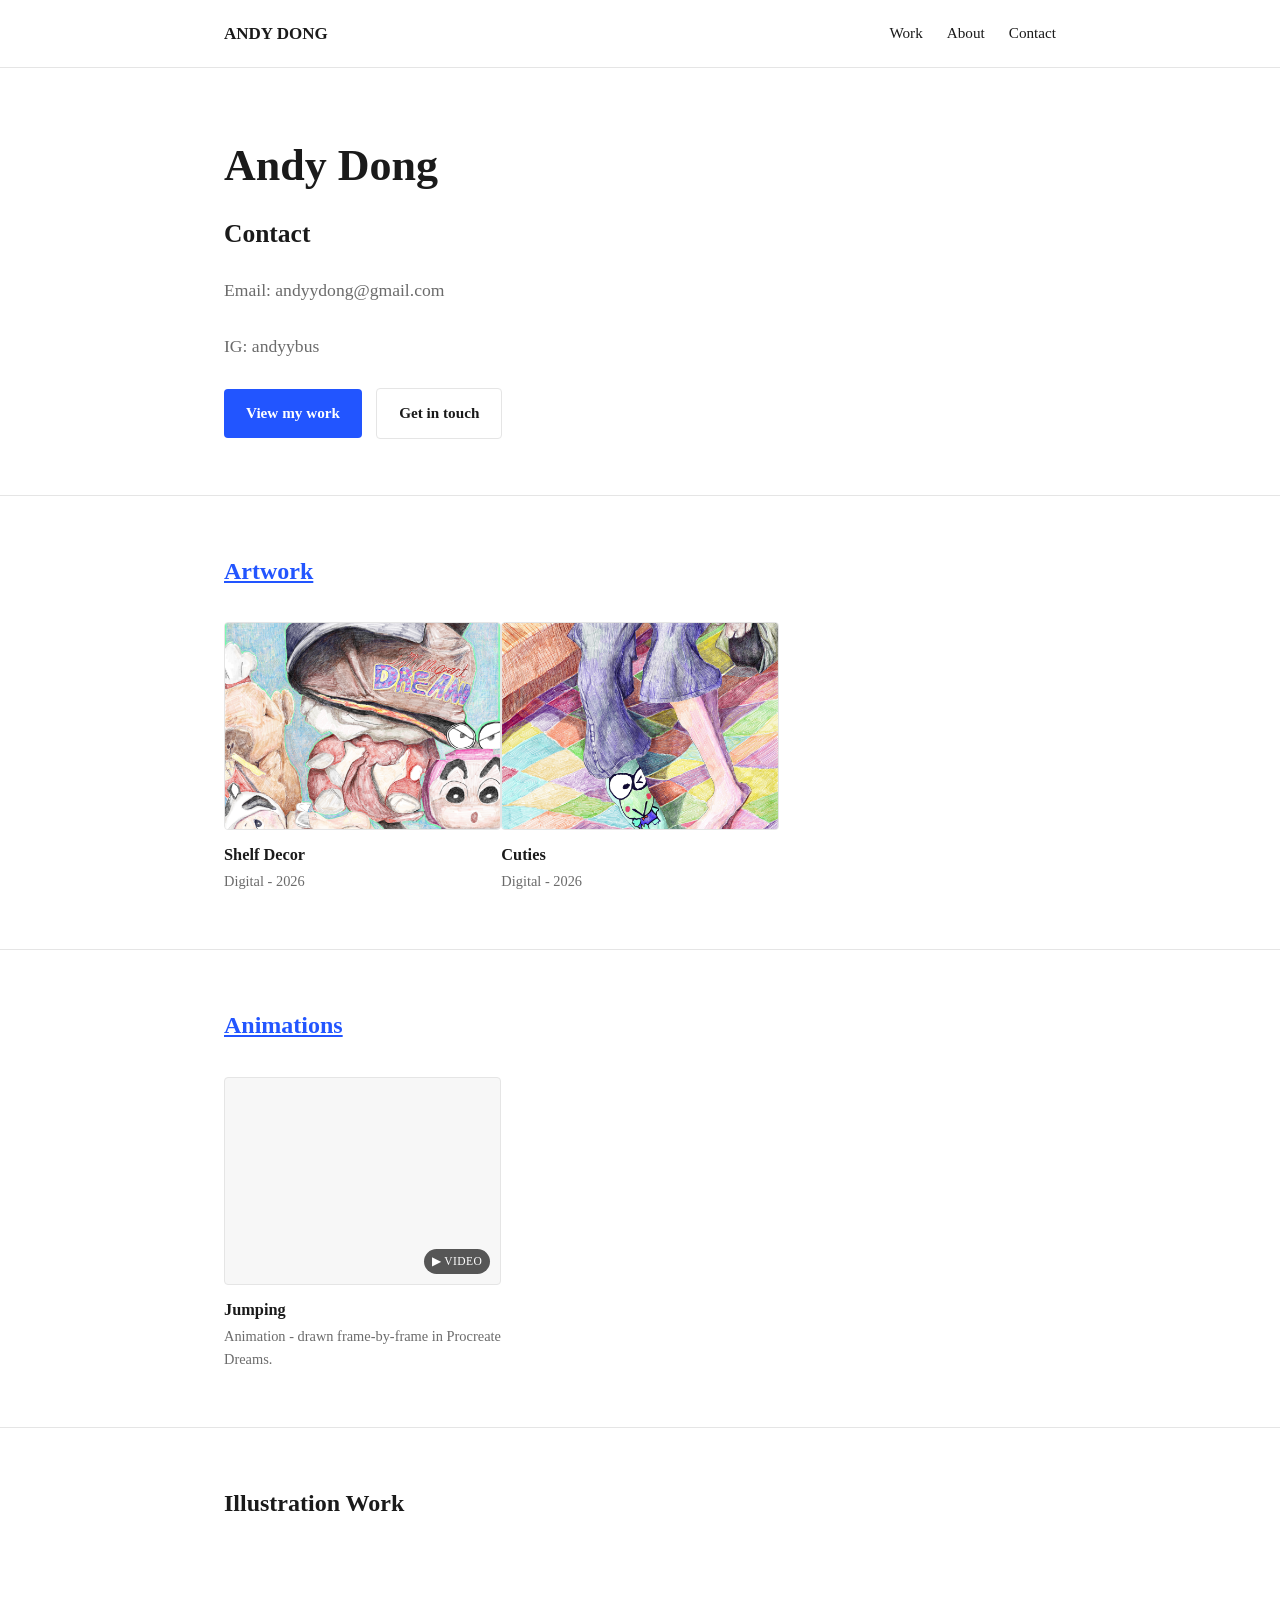
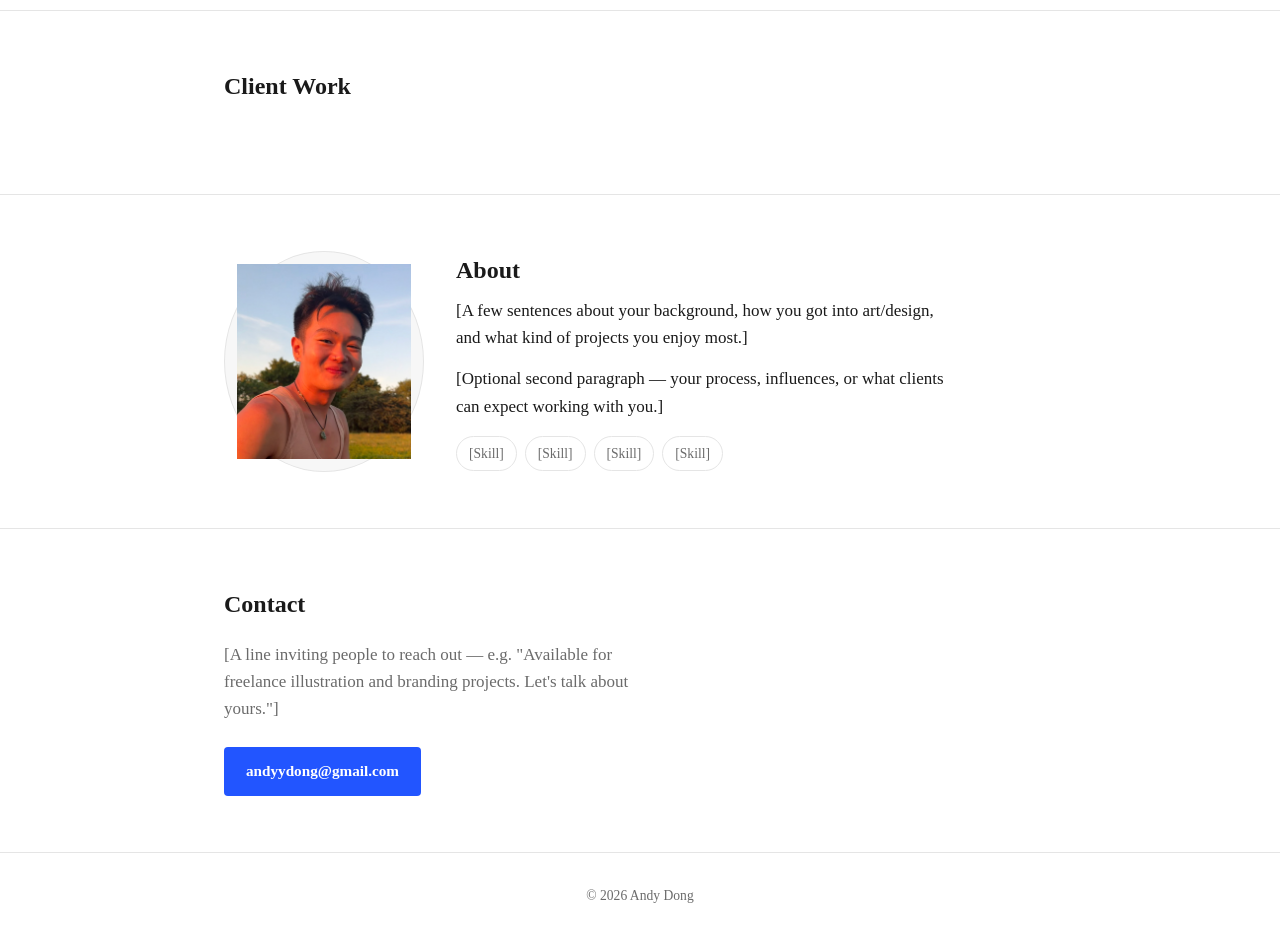
==== index.html @ 82ec99c3 "Fix section IDs and update animation title" ====
<!DOCTYPE html>
<html lang="en">
<head>
<meta charset="UTF-8">
<meta name="viewport" content="width=device-width, initial-scale=1, viewport-fit=cover">
<title>[Andy Dong]</title>
<link rel="preconnect" href="https://fonts.googleapis.com">
<link rel="preconnect" href="https://fonts.gstatic.com" crossorigin>
<link href="https://fonts.googleapis.com/css2?family=Inter:wght@400&display=swap" rel="stylesheet">
<style>

  /* ============================================================
     CUSTOMIZE HERE: colors, fonts, and spacing.
     Change these variables and the whole site updates.
     ============================================================ */
  :root{
    --color-bg: #FFFFFF;        /* page background */
    --color-text: #1A1A1A;      /* main text color */
    --color-muted: #6B6B6B;     /* secondary/gray text */
    --color-accent: #2255FF;    /* links, buttons, highlights — change to your brand color */
    --color-border: #E5E5E5;    /* thin lines and dividers */
    --color-card: #F7F7F7;      /* placeholder image blocks */
    --font-body: 'Inter', -apple-system, sans-serif;
    --font-serif: 'Newsreader' Georgia, serif;
    --max-width: 880px;         /* how wide the content column is */
    --radius: 4px;              /* corner rounding — set to 0 for sharp corners */
    padding-top: env(safe-area-inset-top, 0px);
    padding-bottom: env(safe-area-inset-bottom, 0px);
  }

  *{ box-sizing: border-box; }
  html{ scroll-behavior: smooth; scroll-padding-top: env(safe-area-inset-top, 0px); }
  body{
    margin: 0;
    background: var(--color-bg);
    color: var(--color-text);
   
    line-height: 1.6;
    font-size: 17px;
  }
  img{ max-width: 100%; display: block; }
  a{ color: var(--color-accent); }

  .wrap{
    max-width: var(--max-width);
    margin: 0 auto;
    padding: 0 24px;
  }

  /* ---------- NAV ---------- */
  header.nav{
    border-bottom: 1px solid var(--color-border);
    position: sticky;
    top: env(safe-area-inset-top, 0px);
    background: var(--color-bg);
    z-index: 10;
  }
  .nav-inner{
    max-width: var(--max-width);
    margin: 0 auto;
    padding: 20px 24px;
    display: flex;
    justify-content: space-between;
    align-items: center;
  }
  .nav-inner .name{
    font-weight: 600;
    text-decoration: none;
    color: var(--color-text);
  }
  .nav-inner nav{ display: flex; gap: 24px; }
  .nav-inner nav a{
    text-decoration: none;
    color: var(--color-text);
    font-size: 0.95rem;
  }
  .nav-inner nav a:hover{ color: var(--color-accent); }

  /* ---------- HERO ---------- */
  .hero{ padding: 72px 0 56px; }
  .hero h1{
    font-size: clamp(2rem, 5vw, 2.75rem);
    font-weight: 700;
    line-height: 1.2;
    margin: 0 0 16px;
    max-width: 18ch;
  }
  .hero p{
    color: var(--color-muted);
    font-size: 1.1rem;
    max-width: 55ch;
    margin: 0 0 28px;
  }
  .btn{
    display: inline-block;
    padding: 12px 22px;
    background: var(--color-accent);
    color: #fff;
    text-decoration: none;
    border-radius: var(--radius);
    font-weight: 600;
    font-size: 0.95rem;
  }
  .btn:hover{ opacity: 0.9; }
  .btn-outline{
    background: transparent;
    color: var(--color-text);
    border: 1px solid var(--color-border);
    margin-left: 10px;
  }

  /* ---------- SECTION HEADINGS ---------- */
  .section{ padding: 56px 0; border-top: 1px solid var(--color-border); }
  .section h2{
    font-size: 1.5rem;
    font-weight: 700;
    margin: 0 0 8px;
  }
  .section > .wrap > p.section-intro{
    color: var(--color-muted);
    margin: 0 0 32px;
    max-width: 60ch;
  }

 /* ---------- GALLERY GRID ---------- */
  /* Change minmax(240px, 1fr) to make thumbnails bigger or smaller */
  .gallery{
    display: grid;
    grid-template-columns: repeat(auto-fill, minmax(240px, 1fr));
    gap: var(--grid-gap);
  }
  .g-item{
    display: block; width: 100%;
    padding: 0; margin: 0; border: 0; background: none;
    font: inherit; color: inherit; text-align: left; cursor: pointer;
  }
  .g-thumb{
    position: relative;
    aspect-ratio: 4/3;
    background: var(--color-card);
    border: 1px solid var(--color-border);
    border-radius: var(--radius);
    overflow: hidden;
    display: flex; align-items: center; justify-content: center;
    color: var(--color-muted); font-size: 0.9rem; text-align: center;
  }
  .g-thumb img, .g-thumb video{
    width: 100%; height: 100%; object-fit: cover;
    transition: transform 0.35s ease;
  }
  .g-item:hover .g-thumb img,
  .g-item:hover .g-thumb video,
  .g-item:focus-visible .g-thumb img,
  .g-item:focus-visible .g-thumb video{ transform: scale(1.05); }
  .g-item:focus-visible{ outline: 2px solid var(--color-accent); outline-offset: 4px; border-radius: var(--radius); }
  .g-badge{
    position: absolute; right: 10px; bottom: 10px;
    background: rgba(0,0,0,0.65); color: #fff;
    font-size: 0.72rem; padding: 3px 8px; border-radius: 999px;
    letter-spacing: 0.04em;
  }
  .g-item h3{ font-size: 1.02rem; font-weight: 600; margin: 12px 0 2px; }
  .g-item p{ color: var(--color-muted); font-size: 0.9rem; margin: 0; }

  /* ---------- LIGHTBOX ---------- */
  .lb{
    position: fixed; inset: 0; z-index: 100;
    background: rgba(10,10,14,0.92);
    display: none; align-items: center; justify-content: center;
    padding: 56px 64px;
  }
  .lb.open{ display: flex; }
  .lb-figure{ margin: 0; max-width: 100%; max-height: 100%; display: flex; flex-direction: column; align-items: center; gap: 14px; }
  .lb-media{ max-width: 100%; max-height: calc(100vh - 190px); border-radius: var(--radius); background: #000; }
  .lb-cap{ color: #fff; text-align: center; max-width: 60ch; }
  .lb-cap strong{ display: block; font-weight: 600; }
  .lb-cap span{ color: #B5B5C0; font-size: 0.9rem; }
  .lb button{
    position: absolute; background: rgba(255,255,255,0.1); color: #fff;
    border: 0; width: 44px; height: 44px; border-radius: 50%;
    font-size: 1.4rem; cursor: pointer; line-height: 1;
  }
  .lb button:hover{ background: rgba(255,255,255,0.22); }
  .lb-close{ top: 16px; right: 16px; }
  .lb-prev{ left: 12px; top: 50%; transform: translateY(-50%); }
  .lb-next{ right: 12px; top: 50%; transform: translateY(-50%); }
  .lb-count{ position: absolute; top: 24px; left: 24px; color: #B5B5C0; font-size: 0.85rem; }

  /* ---------- ABOUT ---------- */
  .about-grid{
    display: grid;
    grid-template-columns: 200px 1fr;
    gap: 32px;
    align-items: start;
  }
  .about-photo{
    aspect-ratio: 1/1;
    background: var(--color-card);
    border: 1px solid var(--color-border);
    border-radius: 50%;
    display: flex;
    align-items: center;
    justify-content: center;
    color: var(--color-muted);
    font-size: 0.85rem;
    text-align: center;
    padding: 12px;
  }
  .about-copy p{ margin: 0 0 14px; max-width: 58ch; }
  .skills{ display: flex; flex-wrap: wrap; gap: 8px; margin-top: 16px; }
  .skill{
    font-size: 0.85rem;
    padding: 6px 12px;
    border: 1px solid var(--color-border);
    border-radius: 999px;
    color: var(--color-muted);
  }

  /* ---------- CONTACT ---------- */
  .contact p{ color: var(--color-muted); max-width: 50ch; }
  .contact .btn{ margin-top: 8px; }

  footer{
    padding: 32px 0;
    border-top: 1px solid var(--color-border);
    color: var(--color-muted);
    font-size: 0.85rem;
    text-align: center;
  }

  /* ---------- DARK MODE (matches visitor's system setting) ---------- */
  @media (prefers-color-scheme: dark){
    :root:not([data-theme="light"]){
      --color-bg: #14141A;
      --color-text: #F2F2F2;
      --color-muted: #9A9AA5;
      --color-border: #2A2A32;
      --color-card: #1E1E26;
    }
  }
  :root[data-theme="dark"]{
    --color-bg: #14141A;
    --color-text: #F2F2F2;
    --color-muted: #9A9AA5;
    --color-border: #2A2A32;
    --color-card: #1E1E26;
  }

 /* ---------- RESPONSIVE ---------- */
  @media (max-width: 640px){
    .gallery{ grid-template-columns: repeat(2, 1fr); gap: 14px; }
    .about-grid{ grid-template-columns: 1fr; }
    .about-photo{ width: 140px; margin: 0 auto; }
    .nav-inner nav{ gap: 14px; }
    .lb{ padding: 64px 12px; }
    .lb-prev{ top: auto; bottom: 16px; left: 24px; transform: none; }
    .lb-next{ top: auto; bottom: 16px; right: 24px; transform: none; }
  }
  @media (prefers-reduced-motion: reduce){
    .g-thumb img, .g-thumb video{ transition: none; }
    html{ scroll-behavior: auto; }
  }
  
</style>
</head>
<body>

    
<header class="nav">
  <div class="nav-inner">
    <a class="name" href="#top"> ANDY DONG </a>
    <nav>
      <a href="#work">Work</a>
      <a href="#about">About</a>
      <a href="#contact">Contact</a>
    </nav>
  </div>
</header>

<section class="hero" id="top">
  <div class="wrap">
    <h1> Andy Dong </h1>
    <h2>Contact</h2>
    <p>Email: andyydong@gmail.com
    <p>IG: andyybus</p></p>
    <a class="btn" href="#work">View my work</a>
    <a class="btn btn-outline" href="mailto:andyydong@gmail.com">Get in touch</a>
  </div>
</section>



   <!--
  HOW TO ADD ITEMS
  Copy a <button class="g-item"> block into any .gallery and edit it:
    data-type="image" or "video"
    data-src = the full-size file shown in the popup
    data-title / data-desc = caption in the popup
  Inside .g-thumb put an <img> (or a <video> for animations).
-->
    
    
    <!-- ================= ARTWORK ================= -->
<section class="section" id="artwork">
  <div class="wrap">
    <h2><a href="artwork.html">Artwork</a></h2>
    <p class="section-intro"></p>
    <div class="gallery" data-gallery>
      <button class="g-item" data-type="image" data-src="images/Sep26.jpeg" data-title="Shelf Decor" data-desc="Digital - 2026">
        <div class="g-thumb"><img src="images/Sep26.jpeg" alt="Shelf Decor" loading="lazy"></div>
        <h3>Shelf Decor</h3>
        <p>Digital - 2026</p>
      </button>
      <button class="g-item" data-type="image" data-src="images/feet.jpg" data-title="Cuties" data-desc="Digital - 2026">
        <div class="g-thumb"><img src="images/feet.jpg" alt="Cuties" loading="lazy"></div>
        <h3>Cuties</h3>
        <p>Digital - 2026</p>
      </button>
    </div>
  </div>
</section>

<!-- ================= ANIMATIONS ================= -->
<section class="section" id="animations">
  <div class="wrap">
    <h2><a href="animations.html">Animations</a></h2>
    <p class="section-intro"></p>
    <div class="gallery" data-gallery>
      <button class="g-item" data-type="video" data-src="images/Dream4.mp4" data-title="Jumpin'" data-desc="Animation - drawn frame-by-frame in Procreate Dreams.">
        <div class="g-thumb">
          <video src="images/Dream4.mp4#t=0.1" muted playsinline preload="metadata"></video>
          <span class="g-badge">▶ VIDEO</span>
        </div>
        <h3>Jumping</h3>
        <p>Animation - drawn frame-by-frame in Procreate Dreams.</p>
      </button>
    </div>
  </div>
</section>

<!-- ================= ILLUSTRATION ================= -->
<section class="section" id="illustration">
  <div class="wrap">
    <h2>Illustration Work</h2>
    <p class="section-intro"></p>
    <div class="gallery" data-gallery>
      <!-- Add items here, e.g.:
      <button class="g-item" data-type="image" data-src="images/your-file.jpg" data-title="Title" data-desc="Medium - Year">
        <div class="g-thumb"><img src="images/your-file.jpg" alt="Title" loading="lazy"></div>
        <h3>Title</h3>
        <p>Medium - Year</p>
      </button>
      -->
    </div>
  </div>
</section>

<!-- ================= CLIENT WORK ================= -->
<section class="section" id="client">
  <div class="wrap">
    <h2>Client Work</h2>
    <p class="section-intro"></p>
    <div class="gallery" data-gallery>
      <!-- Add client projects here using the same block as above -->
    </div>
  </div>
</section>

<!-- ================= ABOUT ================= -->
<section class="section" id="about">
  <div class="wrap about-grid">
    <div class="about-photo"><img src="images/andy.jpg" alt="Andy Dong"></div>
    <div class="about-copy">
      <h2>About</h2>
      <p>[A few sentences about your background, how you got into art/design, and what kind of projects you enjoy most.]</p>
      <p>[Optional second paragraph — your process, influences, or what clients can expect working with you.]</p>
      <div class="skills">
        <span class="skill">[Skill]</span>
        <span class="skill">[Skill]</span>
        <span class="skill">[Skill]</span>
        <span class="skill">[Skill]</span>
      </div>
    </div>
  </div>
</section>

<!-- ================= CONTACT ================= -->
<section class="section contact" id="contact">
  <div class="wrap">
    <h2>Contact</h2>
    <p>[A line inviting people to reach out — e.g. "Available for freelance illustration and branding projects. Let's talk about yours."]</p>
    <a class="btn" href="mailto:andyydong@gmail.com">andyydong@gmail.com</a>
  </div>
</section>

<footer>© 2026 Andy Dong</footer>

<!-- ================= LIGHTBOX ================= -->
<div class="lb" id="lb" role="dialog" aria-modal="true" aria-label="Gallery viewer" hidden>
  <div class="lb-count" id="lb-count"></div>
  <button class="lb-close" id="lb-close" aria-label="Close">✕</button>
  <button class="lb-prev" id="lb-prev" aria-label="Previous">‹</button>
  <figure class="lb-figure" id="lb-figure">
    <div id="lb-stage"></div>
    <figcaption class="lb-cap"><strong id="lb-title"></strong><span id="lb-desc"></span></figcaption>
  </figure>
  <button class="lb-next" id="lb-next" aria-label="Next">›</button>
</div>

<script>
(function(){
  var lb = document.getElementById('lb');
  var stage = document.getElementById('lb-stage');
  var titleEl = document.getElementById('lb-title');
  var descEl = document.getElementById('lb-desc');
  var countEl = document.getElementById('lb-count');
  var items = [], index = 0, lastFocus = null;

  // Hover-to-preview for video thumbnails
  document.querySelectorAll('.g-item[data-type="video"]').forEach(function(btn){
    var v = btn.querySelector('video');
    if(!v) return;
    btn.addEventListener('mouseenter', function(){ v.play().catch(function(){}); });
    btn.addEventListener('mouseleave', function(){ v.pause(); v.currentTime = 0.1; });
  });

  // Each gallery navigates only within its own section
  document.querySelectorAll('[data-gallery]').forEach(function(g){
    var list = Array.prototype.slice.call(g.querySelectorAll('.g-item'));
    list.forEach(function(btn, i){
      btn.addEventListener('click', function(){ lastFocus = btn; items = list; open(i); });
    });
  });

  function render(){
    var it = items[index];
    stage.innerHTML = '';
    var el;
    if(it.dataset.type === 'video'){
      el = document.createElement('video');
      el.src = it.dataset.src;
      el.controls = true; el.autoplay = true; el.playsInline = true;
    } else {
      el = document.createElement('img');
      el.src = it.dataset.src;
      el.alt = it.dataset.title || '';
    }
    el.className = 'lb-media';
    stage.appendChild(el);
    titleEl.textContent = it.dataset.title || '';
    descEl.textContent = it.dataset.desc || '';
    countEl.textContent = (index + 1) + ' / ' + items.length;
    var multi = items.length > 1;
    document.getElementById('lb-prev').style.display = multi ? '' : 'none';
    document.getElementById('lb-next').style.display = multi ? '' : 'none';
  }
  function open(i){
    index = i; render();
    lb.hidden = false; lb.classList.add('open');
    document.body.style.overflow = 'hidden';
    document.getElementById('lb-close').focus();
  }
  function close(){
    lb.classList.remove('open'); lb.hidden = true;
    stage.innerHTML = '';
    document.body.style.overflow = '';
    if(lastFocus) lastFocus.focus();
  }
  function step(d){
    index = (index + d + items.length) % items.length;
    render();
  }

  document.getElementById('lb-close').addEventListener('click', close);
  document.getElementById('lb-prev').addEventListener('click', function(){ step(-1); });
  document.getElementById('lb-next').addEventListener('click', function(){ step(1); });
  lb.addEventListener('click', function(e){ if(e.target === lb) close(); });
  document.addEventListener('keydown', function(e){
    if(lb.hidden) return;
    if(e.key === 'Escape') close();
    else if(e.key === 'ArrowLeft') step(-1);
    else if(e.key === 'ArrowRight') step(1);
  });

  // Swipe on touch devices
  var sx = null;
  lb.addEventListener('touchstart', function(e){ sx = e.touches[0].clientX; }, {passive:true});
  lb.addEventListener('touchend', function(e){
    if(sx === null) return;
    var dx = e.changedTouches[0].clientX - sx;
    if(Math.abs(dx) > 50) step(dx < 0 ? 1 : -1);
    sx = null;
  });
})();
</script>

</body>
  </html>
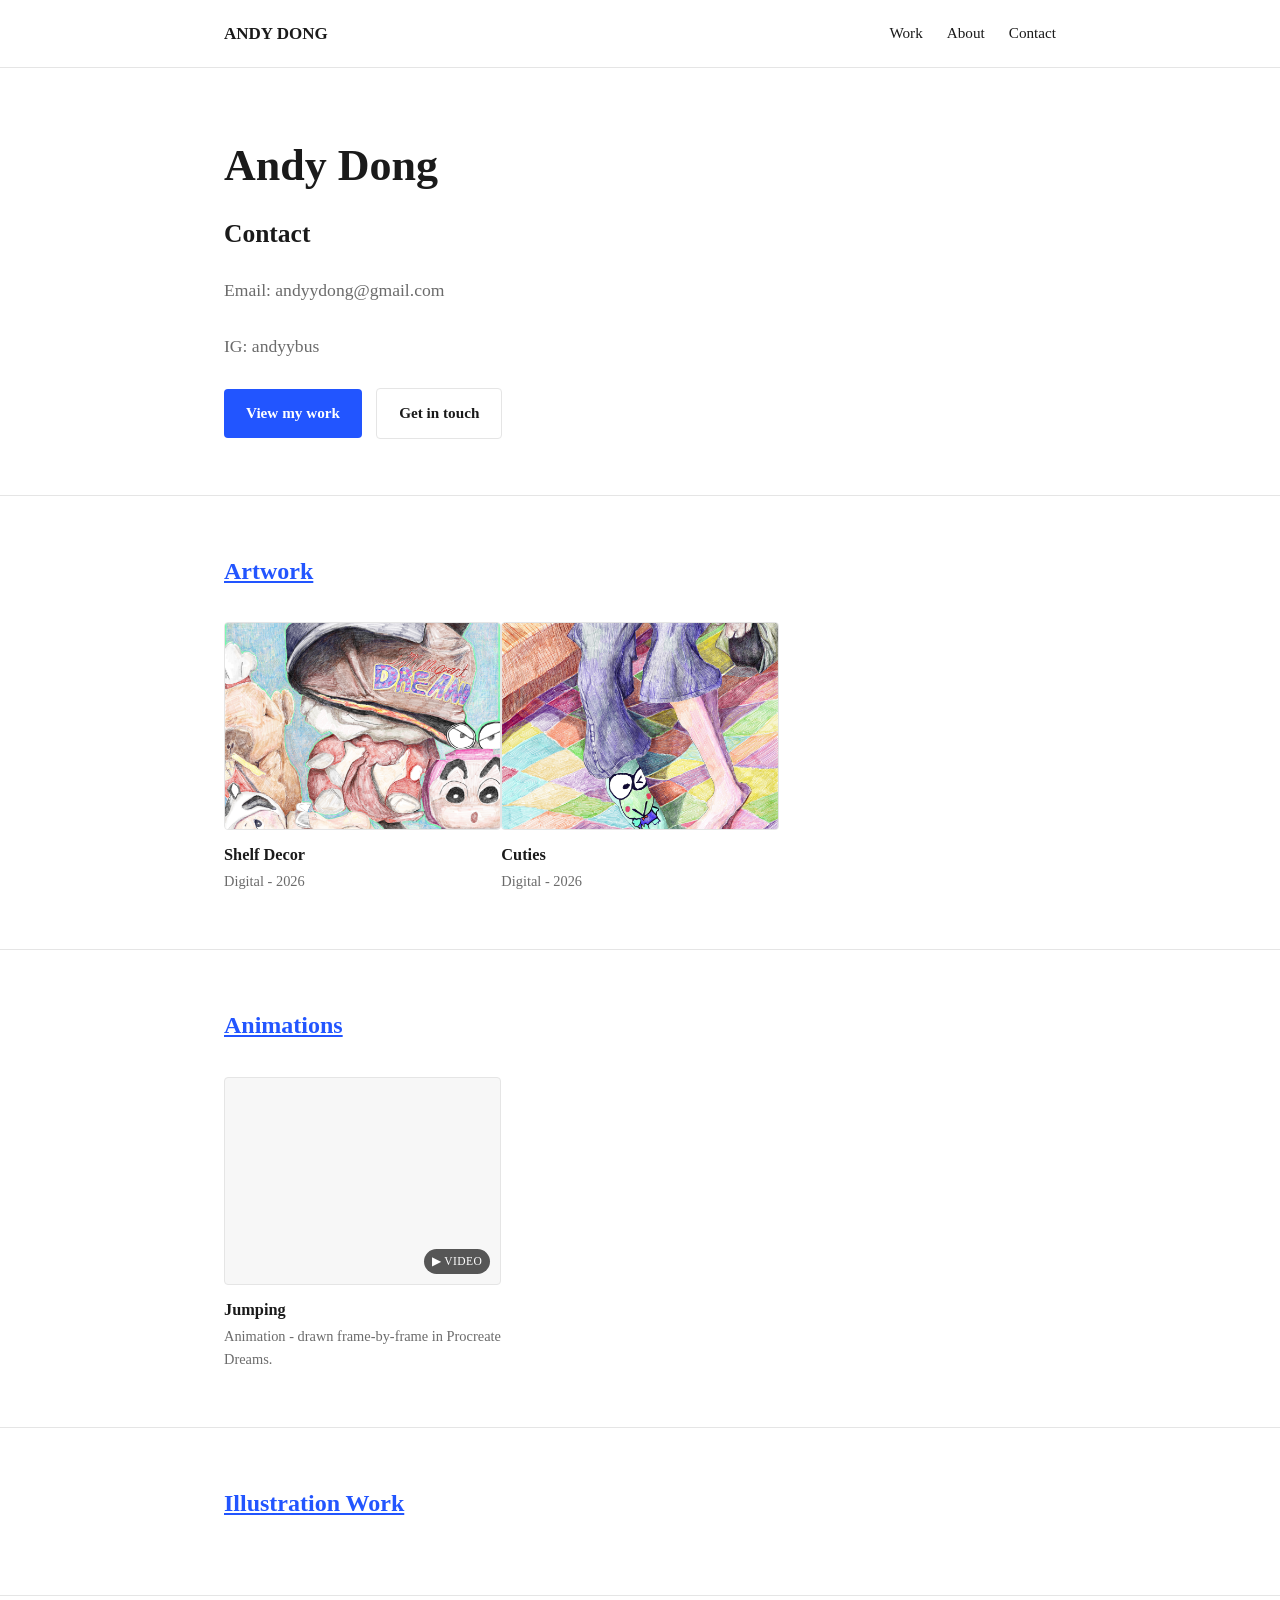
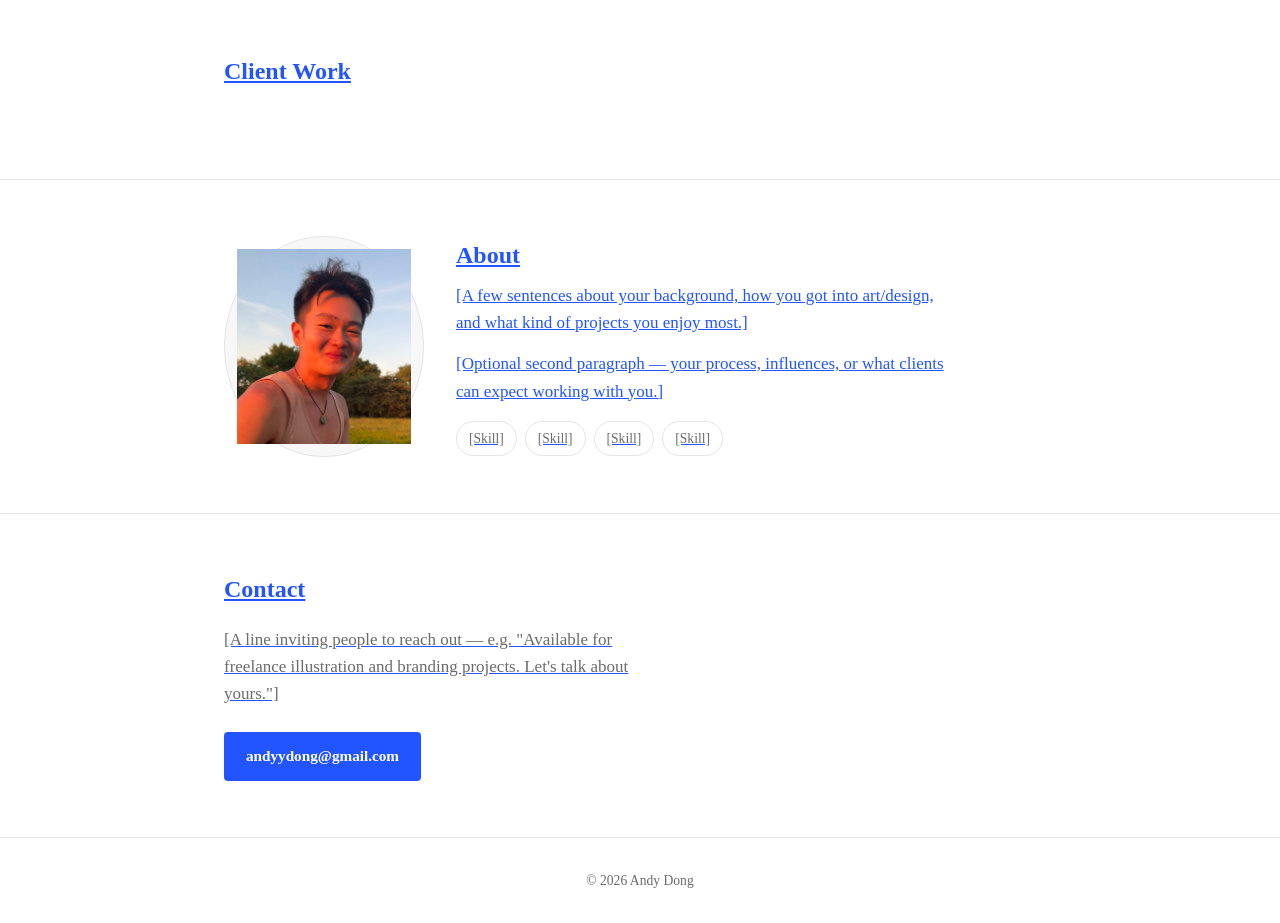
==== commit f5a7eaf1: "Update Illustration Work header to link to illustration.html" ====
--- a/index.html
+++ b/index.html
@@ -341,7 +341,7 @@
 <!-- ================= ILLUSTRATION ================= -->
 <section class="section" id="illustration">
   <div class="wrap">
-    <h2>Illustration Work</h2>
+    <h2><a href ="illustration.html">Illustration Work</h2>
     <p class="section-intro"></p>
     <div class="gallery" data-gallery>
       <!-- Add items here, e.g.:
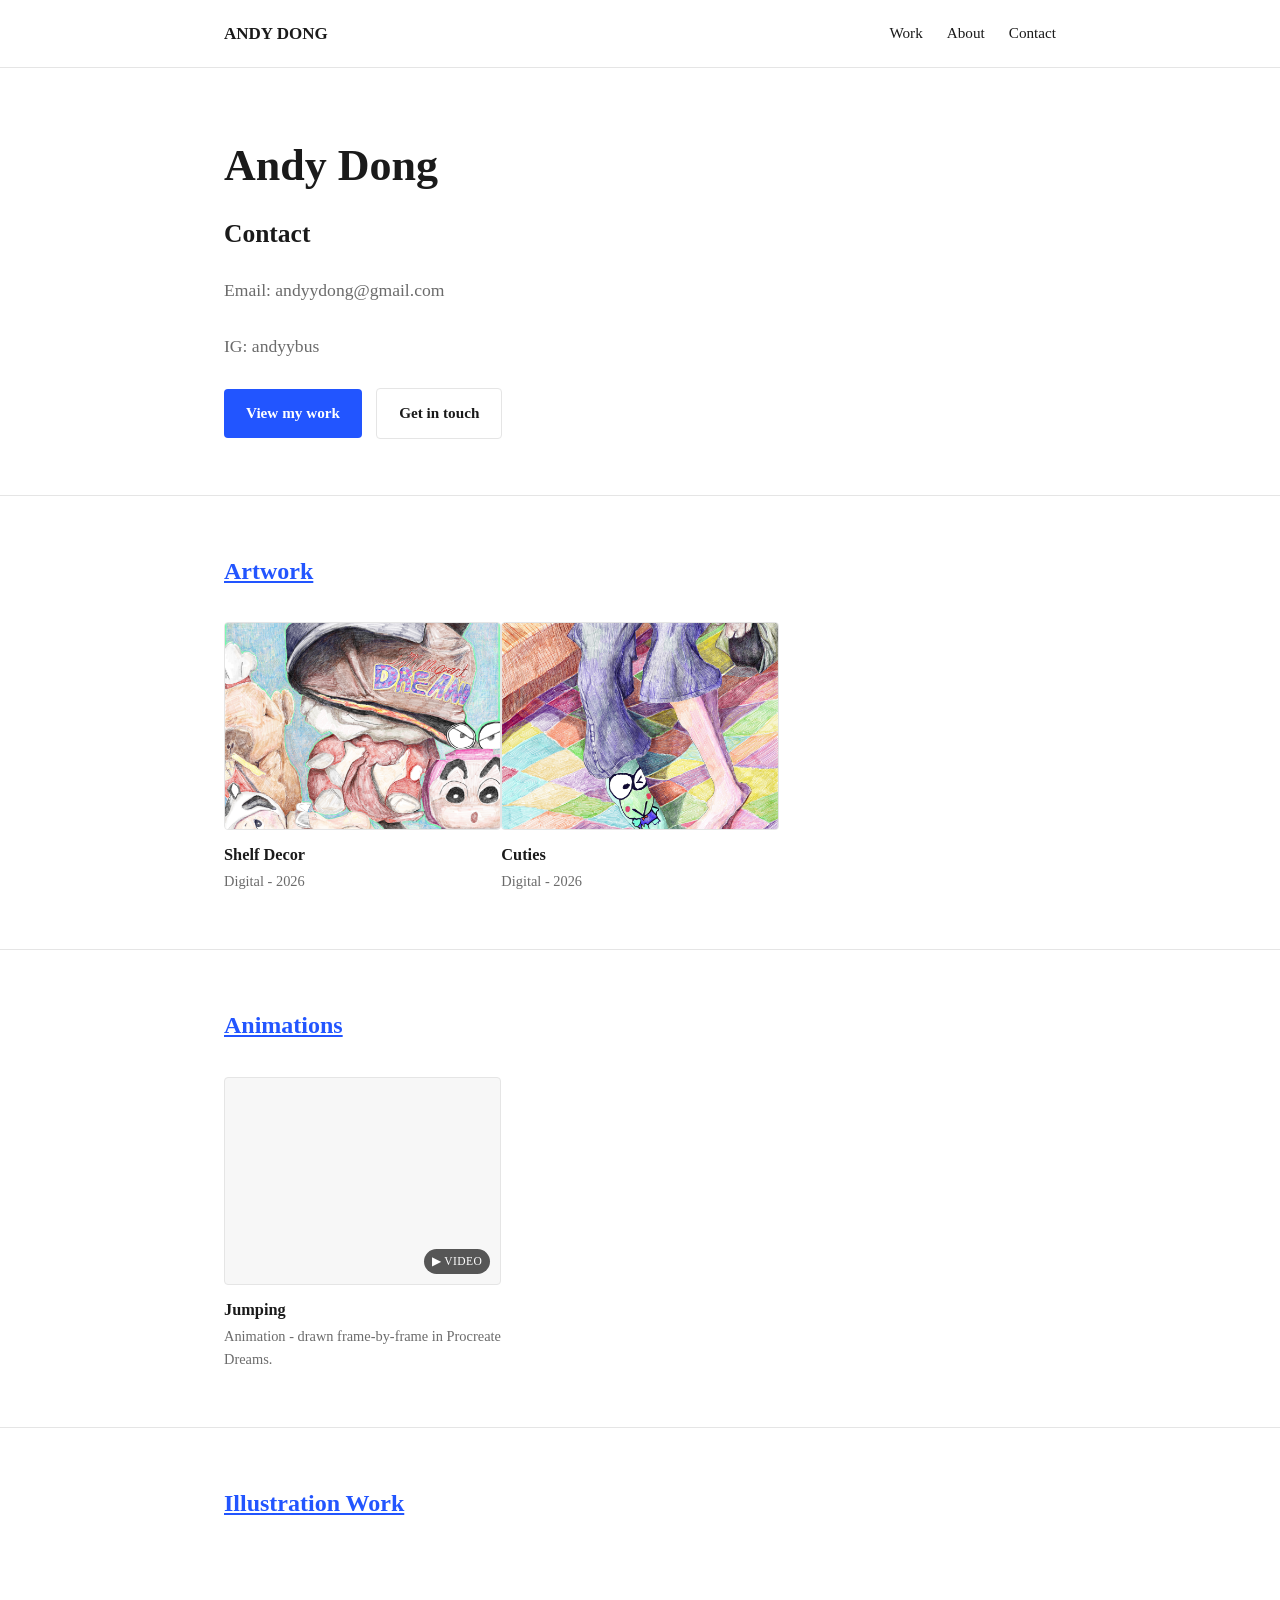
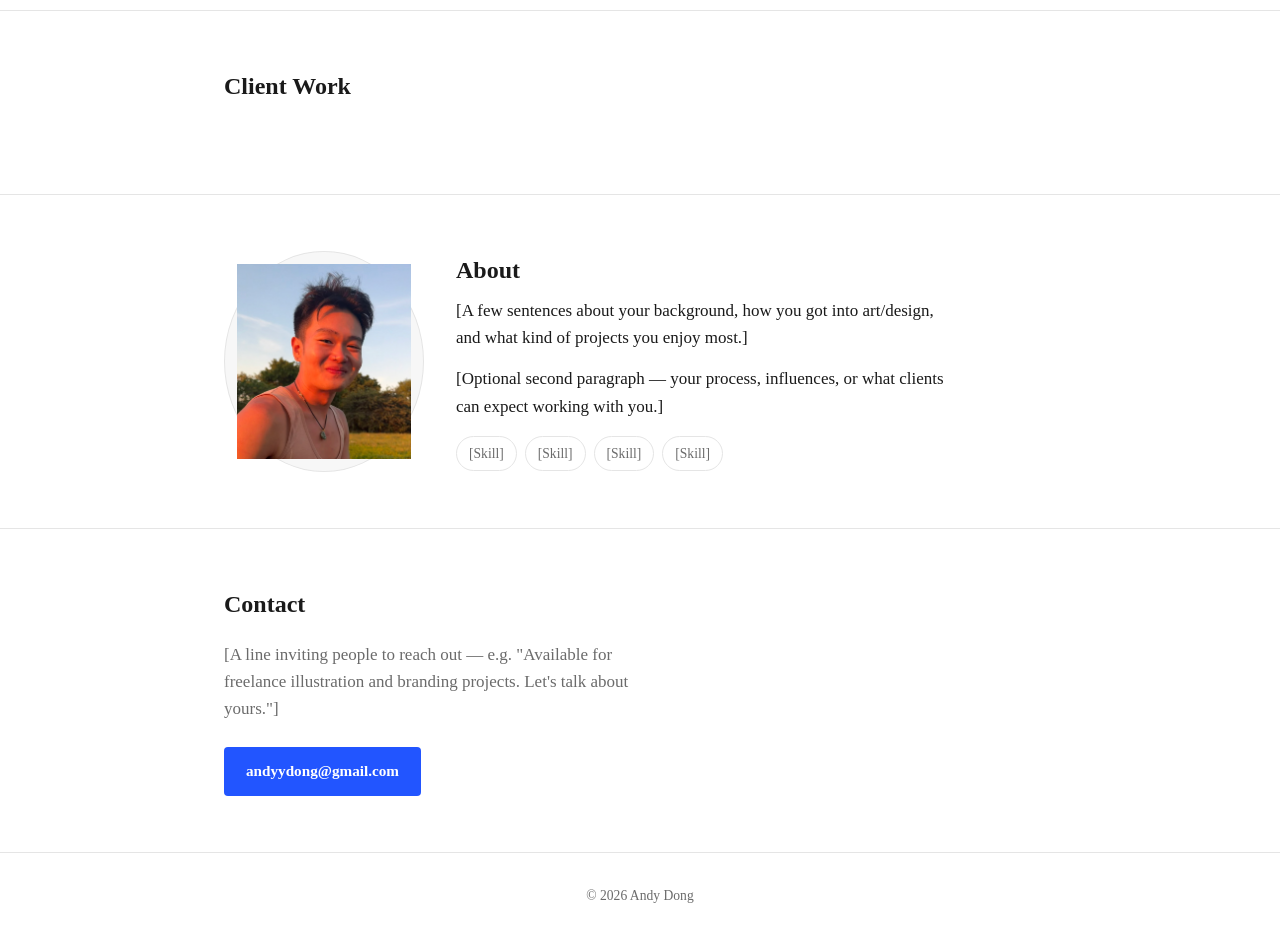
==== commit 21bcb3bb: "Update index.html" ====
--- a/index.html
+++ b/index.html
@@ -341,7 +341,7 @@
 <!-- ================= ILLUSTRATION ================= -->
 <section class="section" id="illustration">
   <div class="wrap">
-    <h2><a href ="illustration.html">Illustration Work</h2>
+    <h2><a href ="illustration.html">Illustration Work</a></h2>
     <p class="section-intro"></p>
     <div class="gallery" data-gallery>
       <!-- Add items here, e.g.:
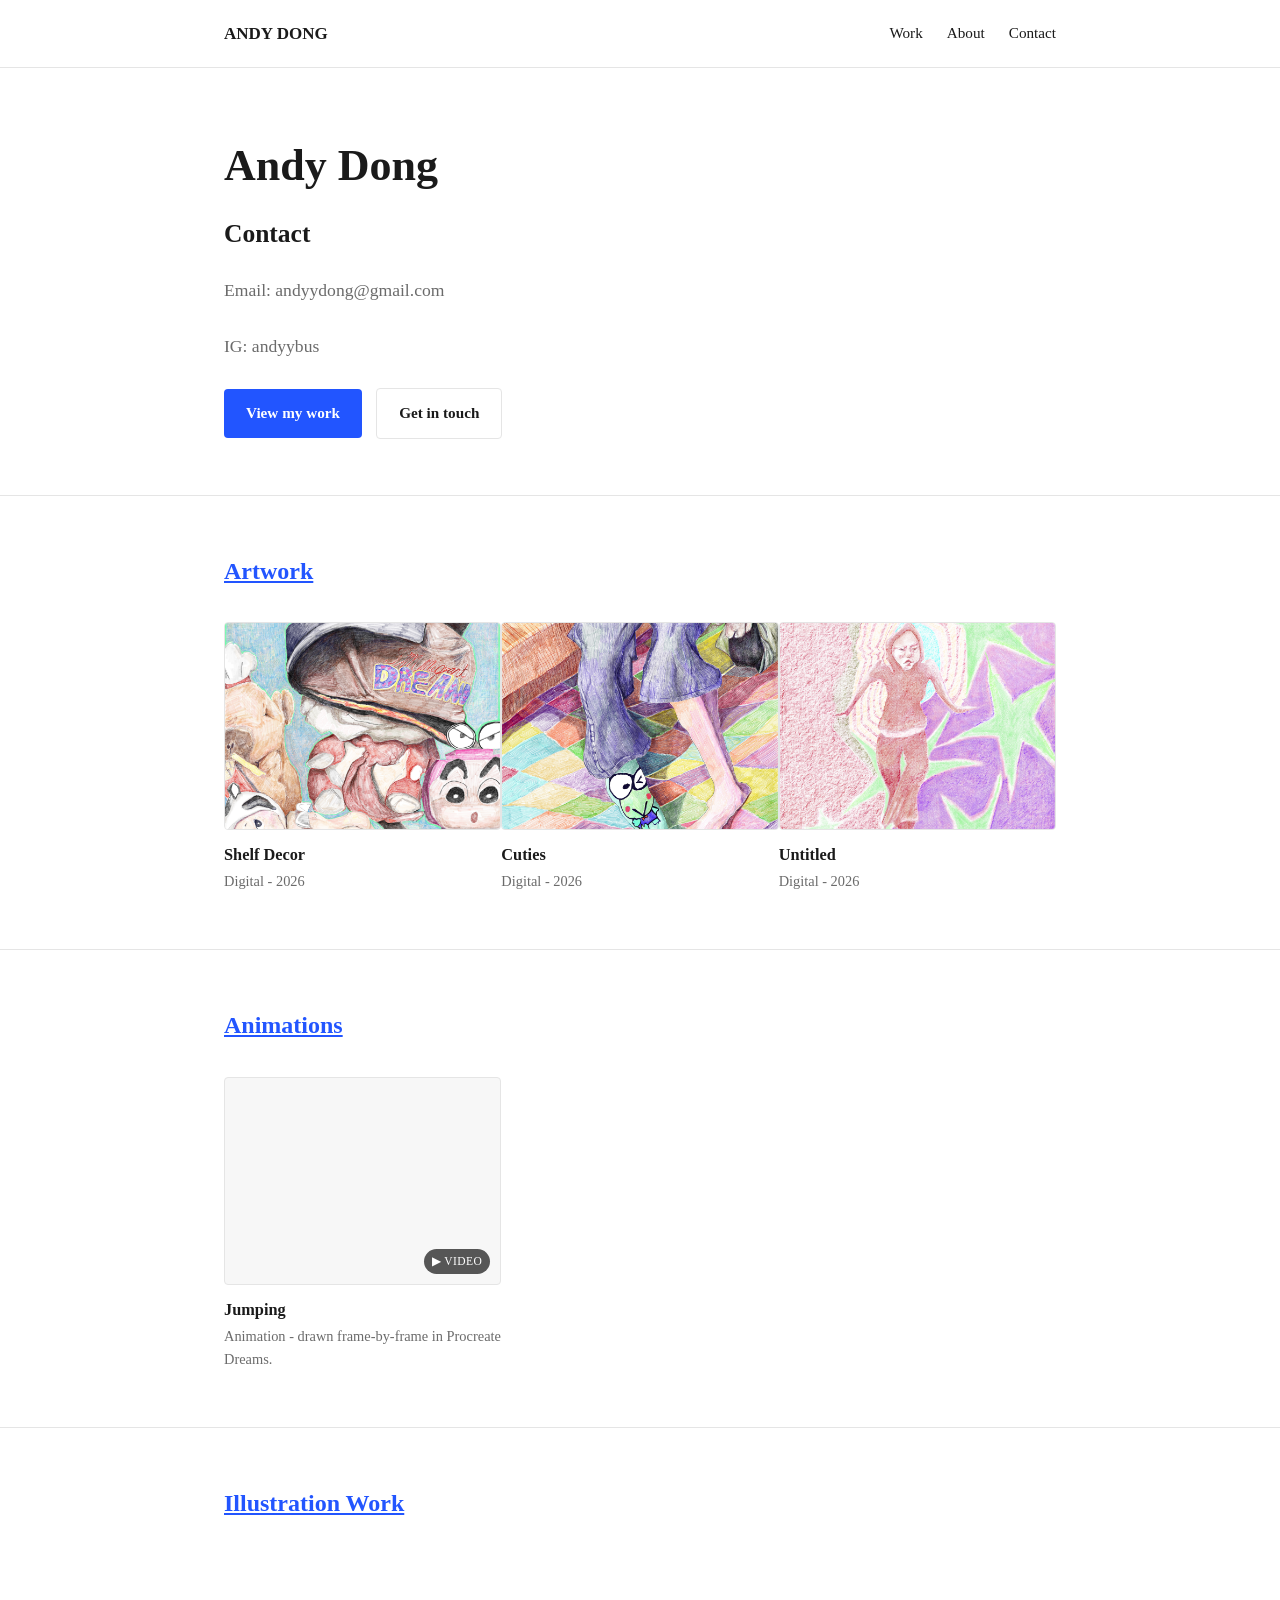
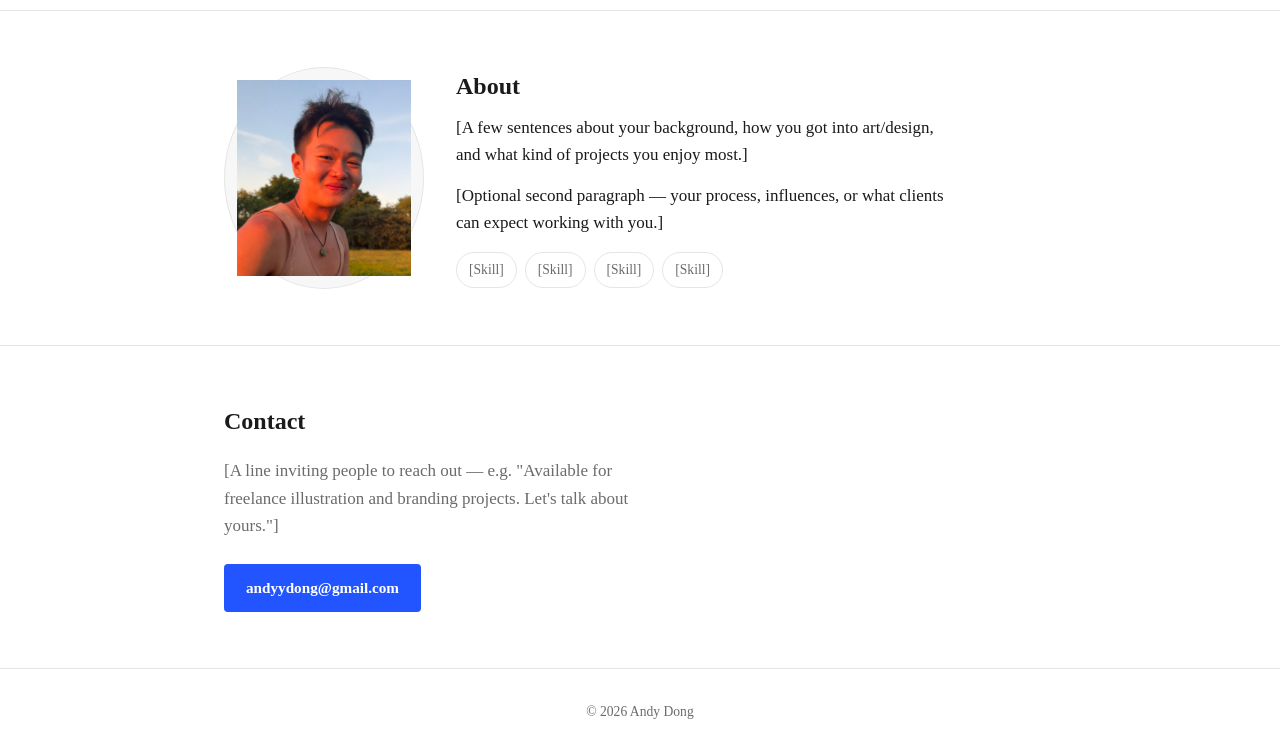
==== commit 81785e63: "Update index.html" ====
--- a/index.html
+++ b/index.html
@@ -316,6 +316,13 @@
         <h3>Cuties</h3>
         <p>Digital - 2026</p>
       </button>
+      
+<button class="g-item" data-src="images/girl.jpg" data-title="Untitled" data-desc="Digital - 2026">
+        <div class="g-thumb"><img src="images/girl.jpg" alt="girl" loading="lazy"></div>
+        <h3>Untitled</h3>
+        <p>Digital - 2026</p>
+</button>
+      
     </div>
   </div>
 </section>
@@ -351,17 +358,6 @@
         <p>Medium - Year</p>
       </button>
       -->
-    </div>
-  </div>
-</section>
-
-<!-- ================= CLIENT WORK ================= -->
-<section class="section" id="client">
-  <div class="wrap">
-    <h2>Client Work</h2>
-    <p class="section-intro"></p>
-    <div class="gallery" data-gallery>
-      <!-- Add client projects here using the same block as above -->
     </div>
   </div>
 </section>
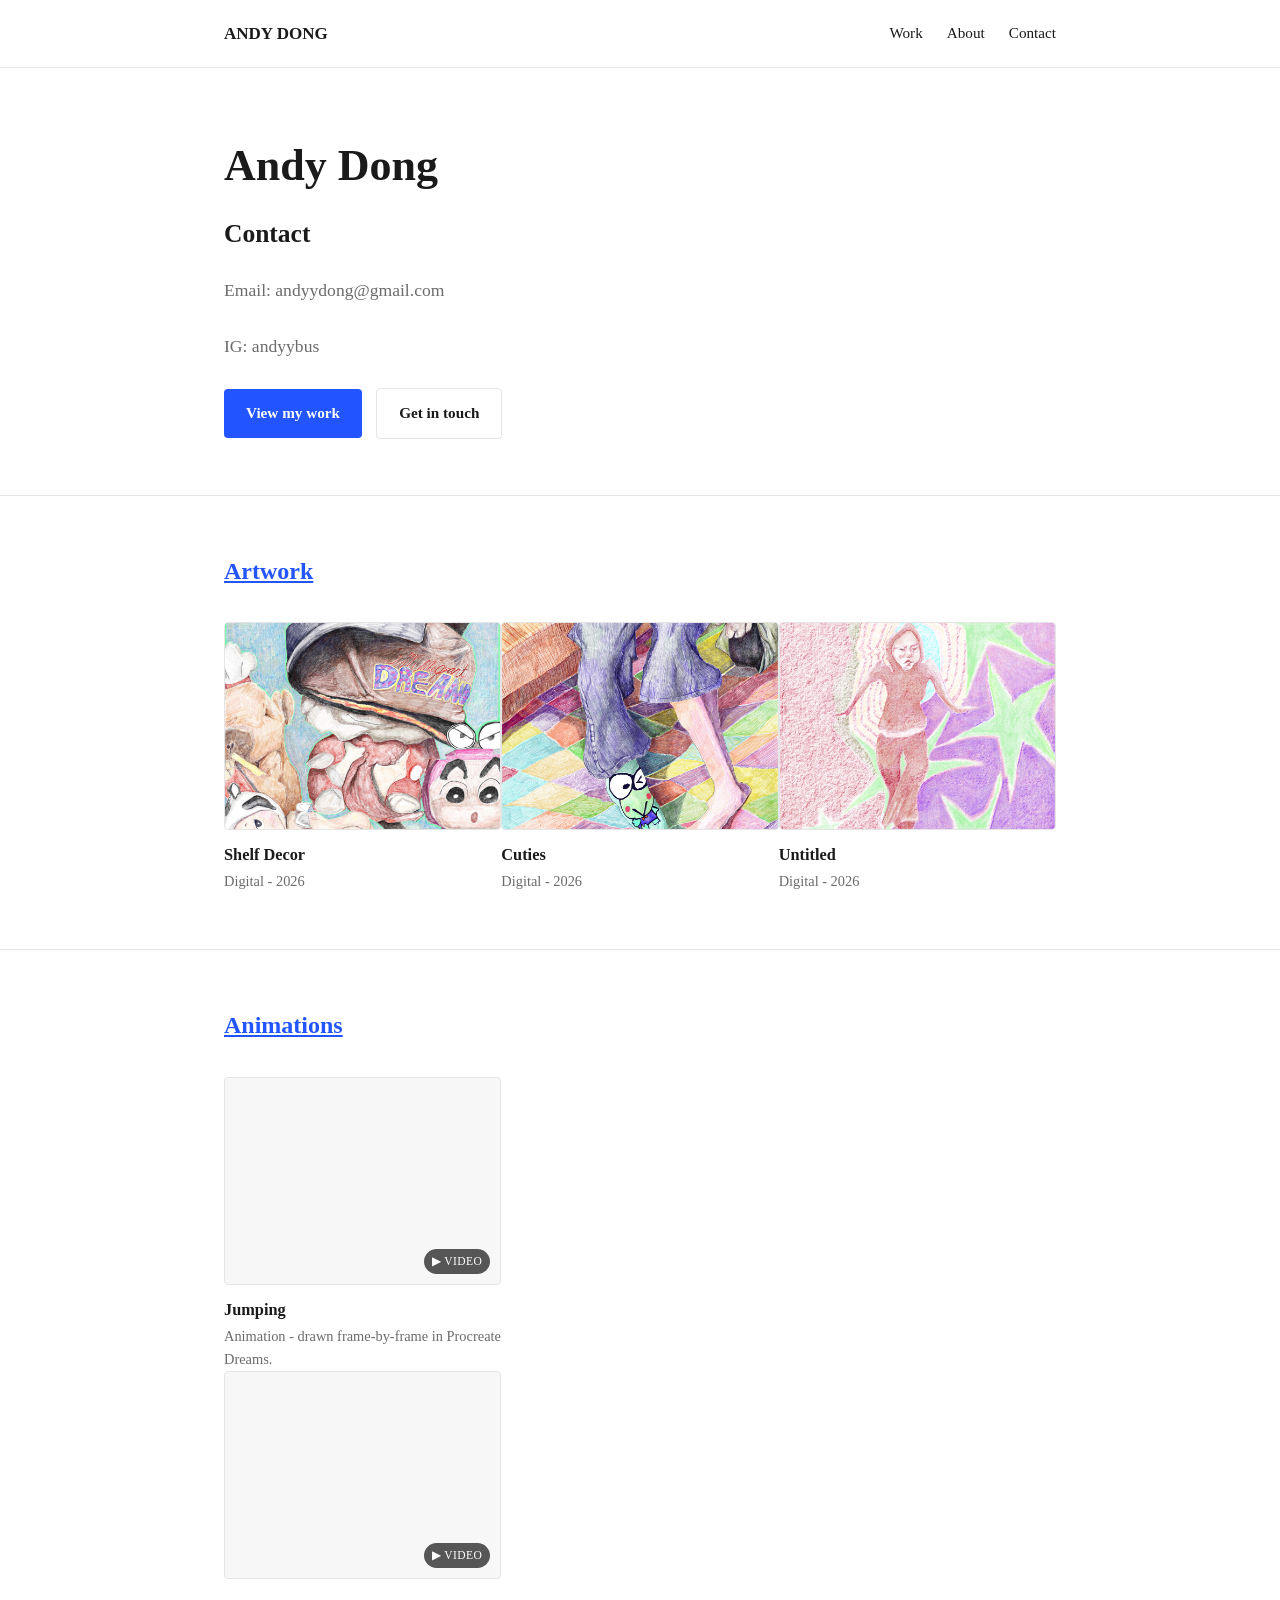
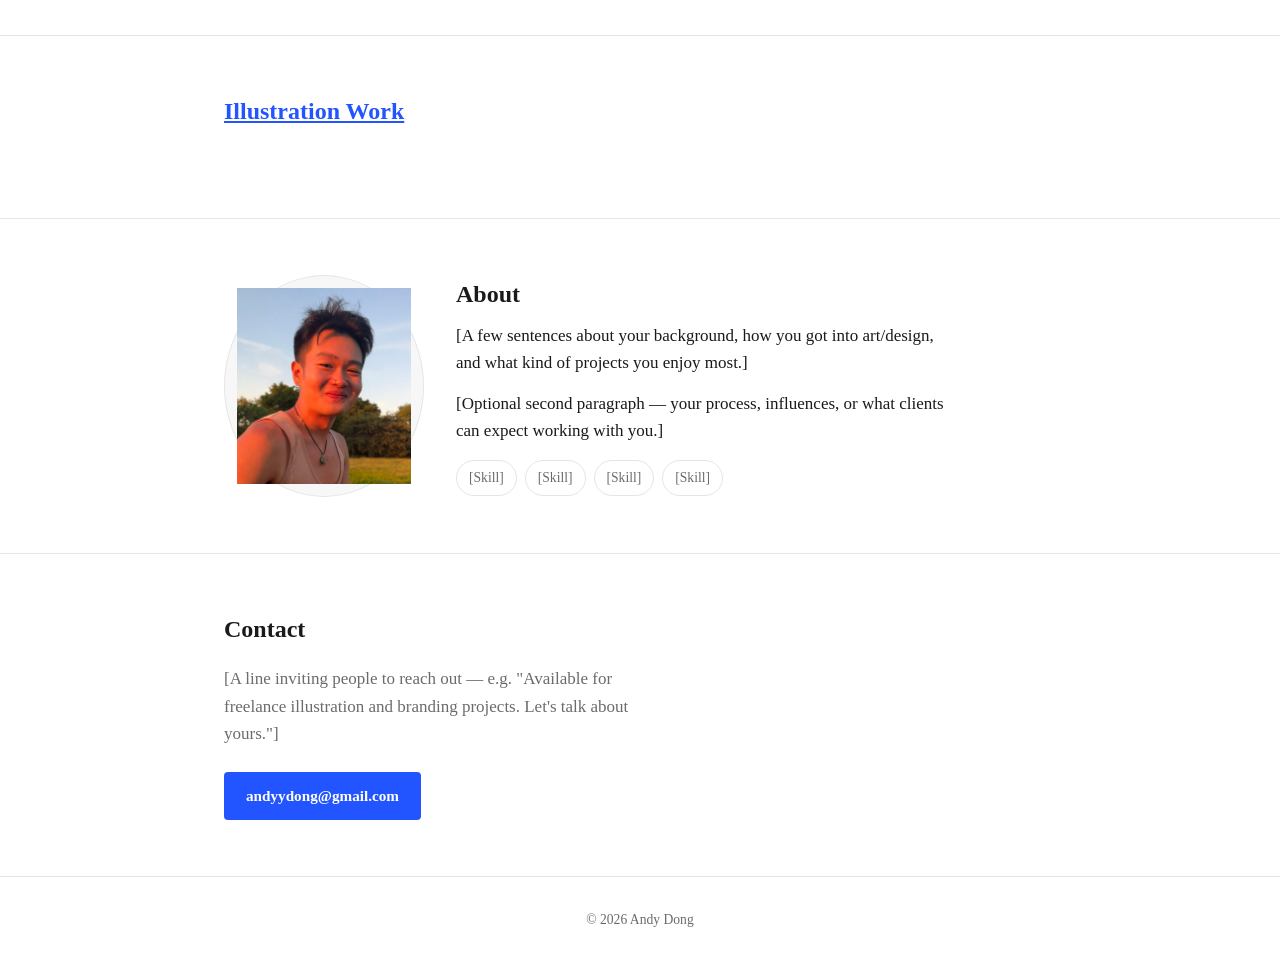
==== commit f3dfee9c: "Add video gallery item for Clap animation" ====
--- a/index.html
+++ b/index.html
@@ -342,6 +342,12 @@
         <p>Animation - drawn frame-by-frame in Procreate Dreams.</p>
       </button>
     </div>
+    <div class="gallery" data-gallery>
+      <button class="g-item" data-type="video" data-src="images/clap.mov" data-title="Clap'" data-desc="Animation - drawn frame-by-frame in Procreate Dreams.">
+        <div class="g-thumb">
+          <video src="images/Clap.mov#t=0.1" muted playsinline preload="metadata"></video>
+          <span class="g-badge">▶ VIDEO</span>
+        </div>
   </div>
 </section>
 
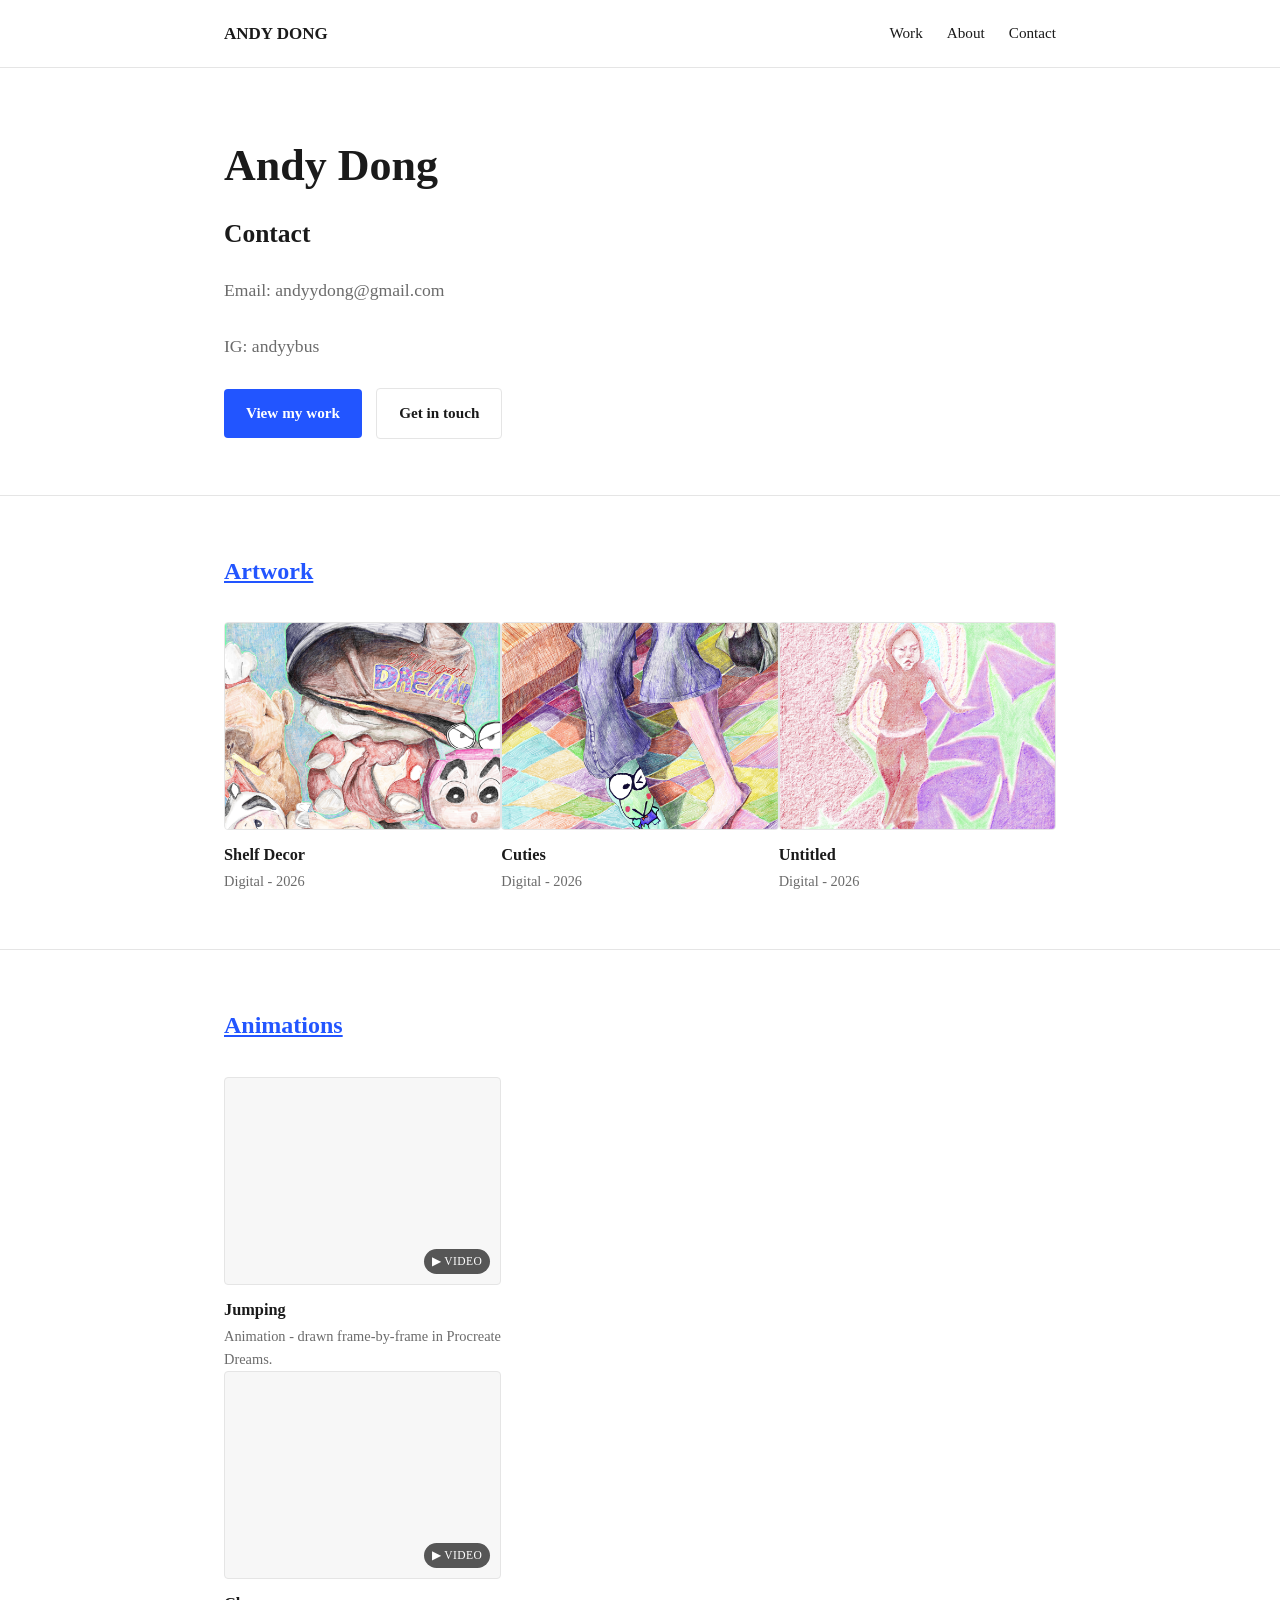
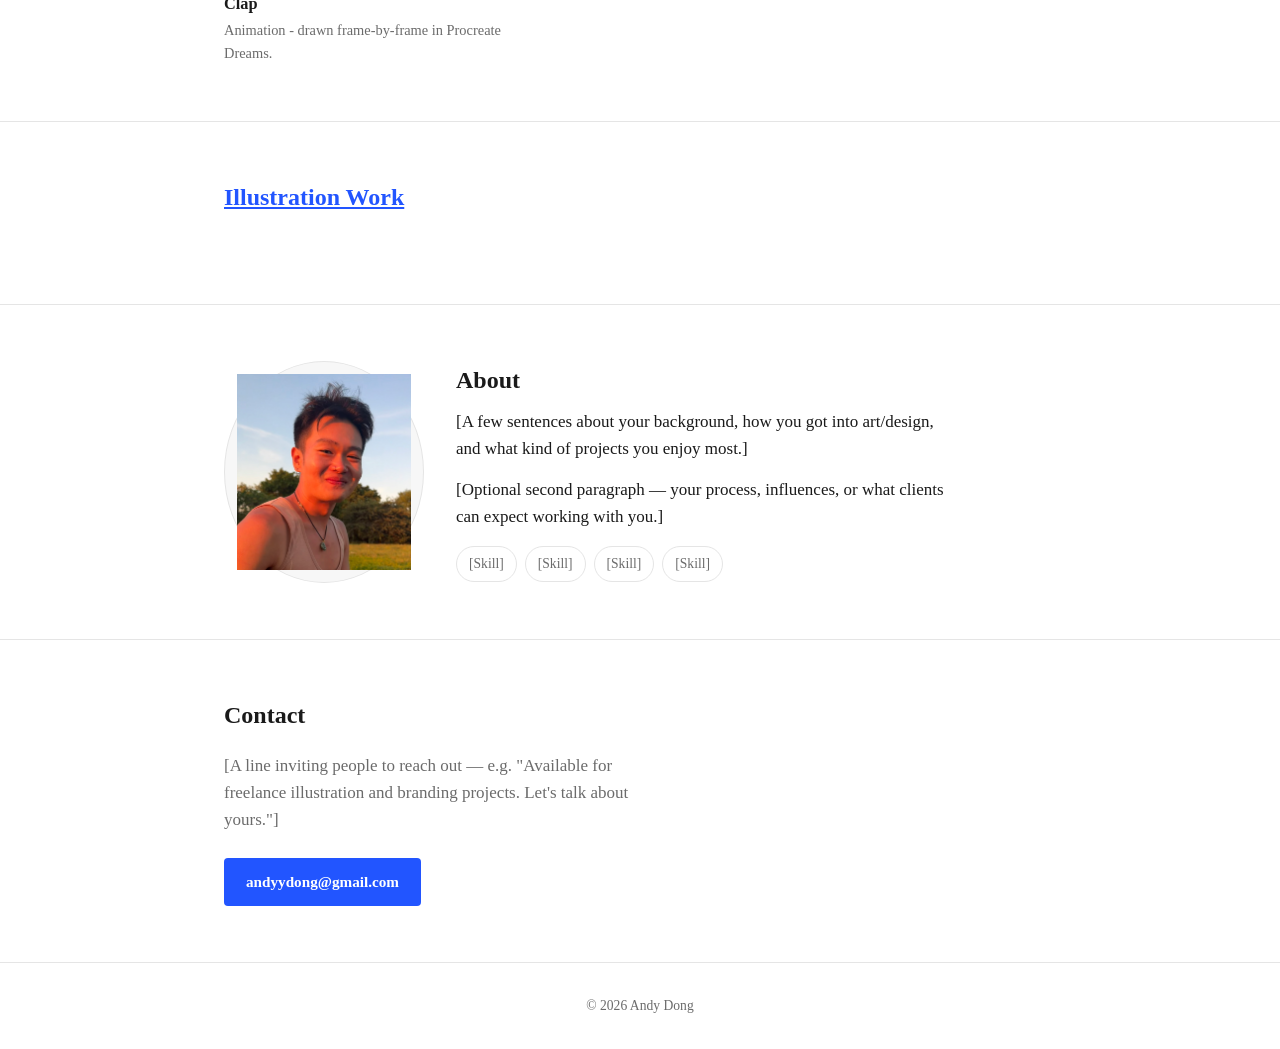
==== commit 6ca8f4e6: "Update index.html" ====
--- a/index.html
+++ b/index.html
@@ -343,11 +343,14 @@
       </button>
     </div>
     <div class="gallery" data-gallery>
-      <button class="g-item" data-type="video" data-src="images/clap.mov" data-title="Clap'" data-desc="Animation - drawn frame-by-frame in Procreate Dreams.">
+      <button class="g-item" data-type="video" data-src="images/clap.mov" data-title="Clap" data-desc="Animation - drawn frame-by-frame in Procreate Dreams.">
         <div class="g-thumb">
-          <video src="images/Clap.mov#t=0.1" muted playsinline preload="metadata"></video>
+          <video src="images/clap.mov#t=0.1" muted playsinline preload="metadata"></video>
           <span class="g-badge">▶ VIDEO</span>
         </div>
+        <h3>Clap</h3>
+         <p>Animation - drawn frame-by-frame in Procreate Dreams.</p>
+      </button>
   </div>
 </section>
 
@@ -358,10 +361,10 @@
     <p class="section-intro"></p>
     <div class="gallery" data-gallery>
       <!-- Add items here, e.g.:
-      <button class="g-item" data-type="image" data-src="images/your-file.jpg" data-title="Title" data-desc="Medium - Year">
-        <div class="g-thumb"><img src="images/your-file.jpg" alt="Title" loading="lazy"></div>
-        <h3>Title</h3>
-        <p>Medium - Year</p>
+      <button class="g-item" data-type="image" data-src="images/dogs1.png" data-title="Title" data-desc="Medium - Year">
+        <div class="g-thumb"><img src="images/dogs1.png" alt="Title" loading="lazy"></div>
+        <h3>Business Card for Elise</h3>
+        <p>Digital Illustration - 2026</p>
       </button>
       -->
     </div>
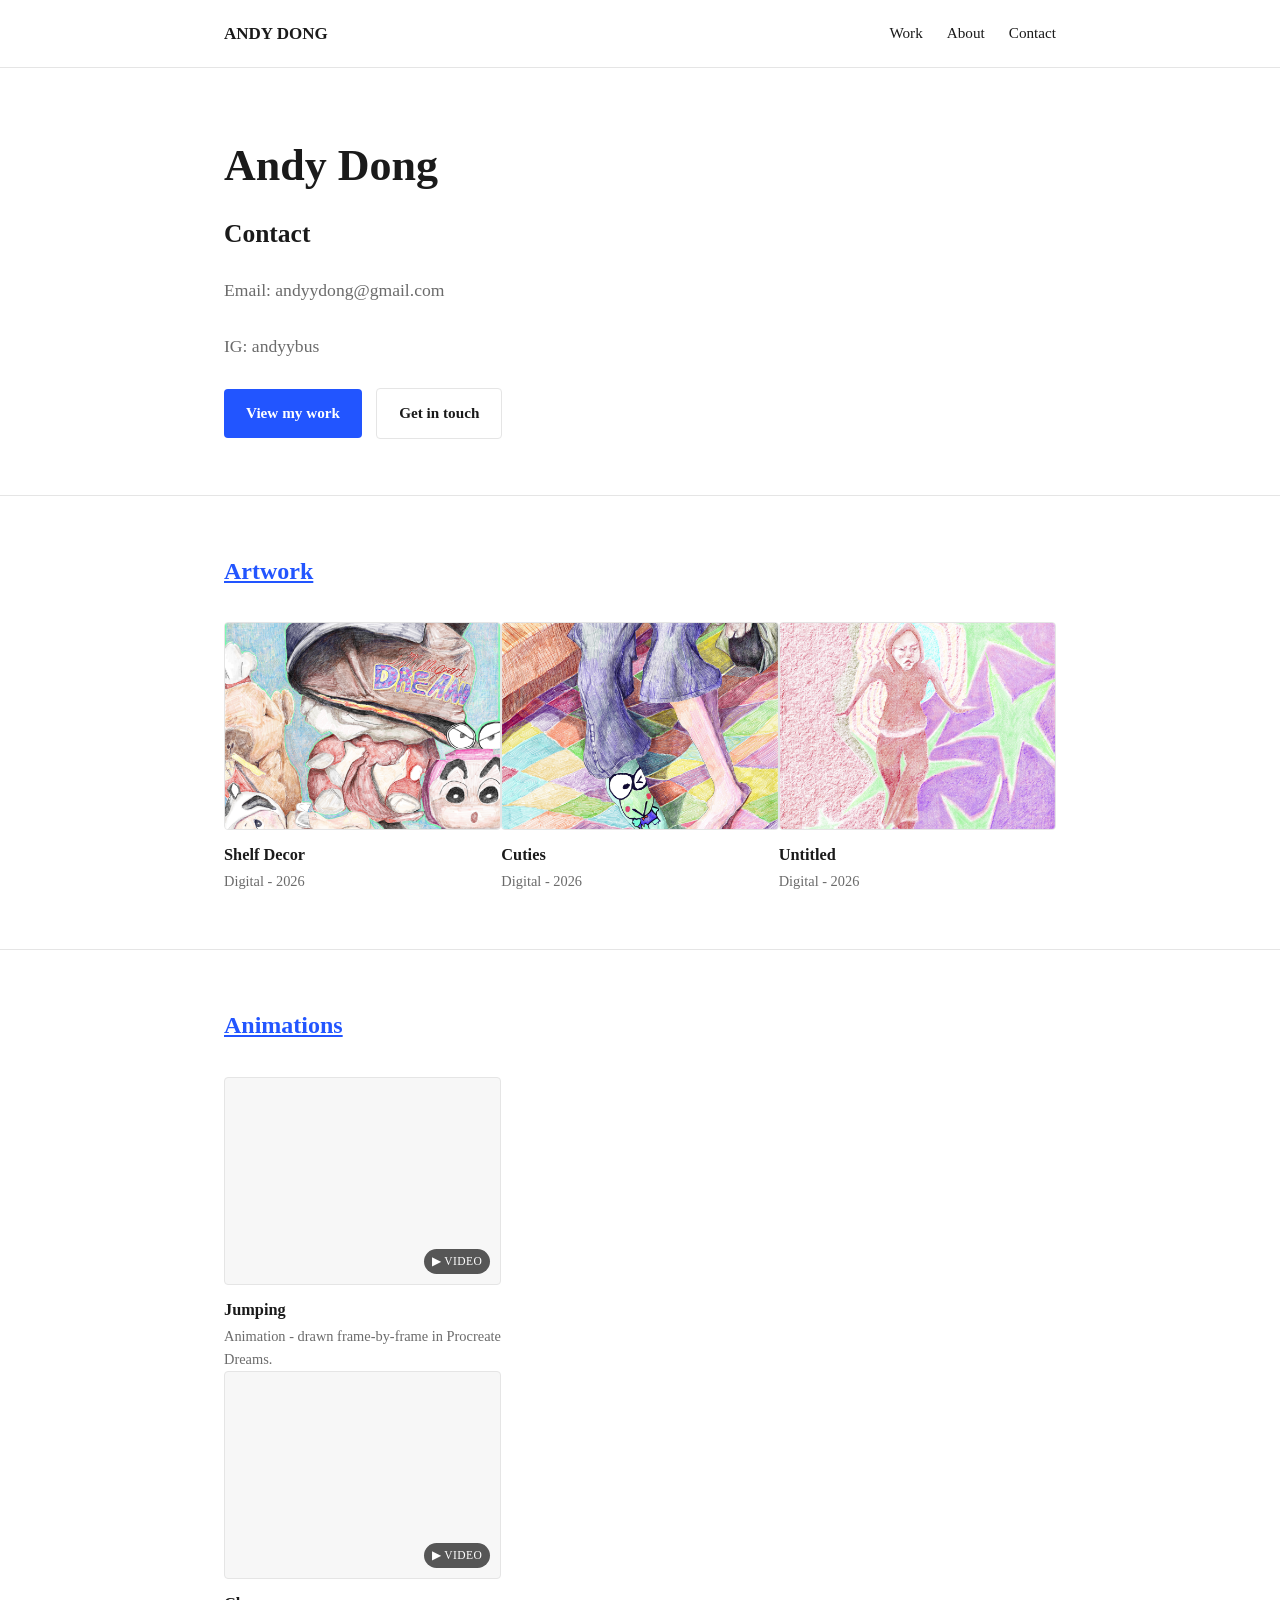
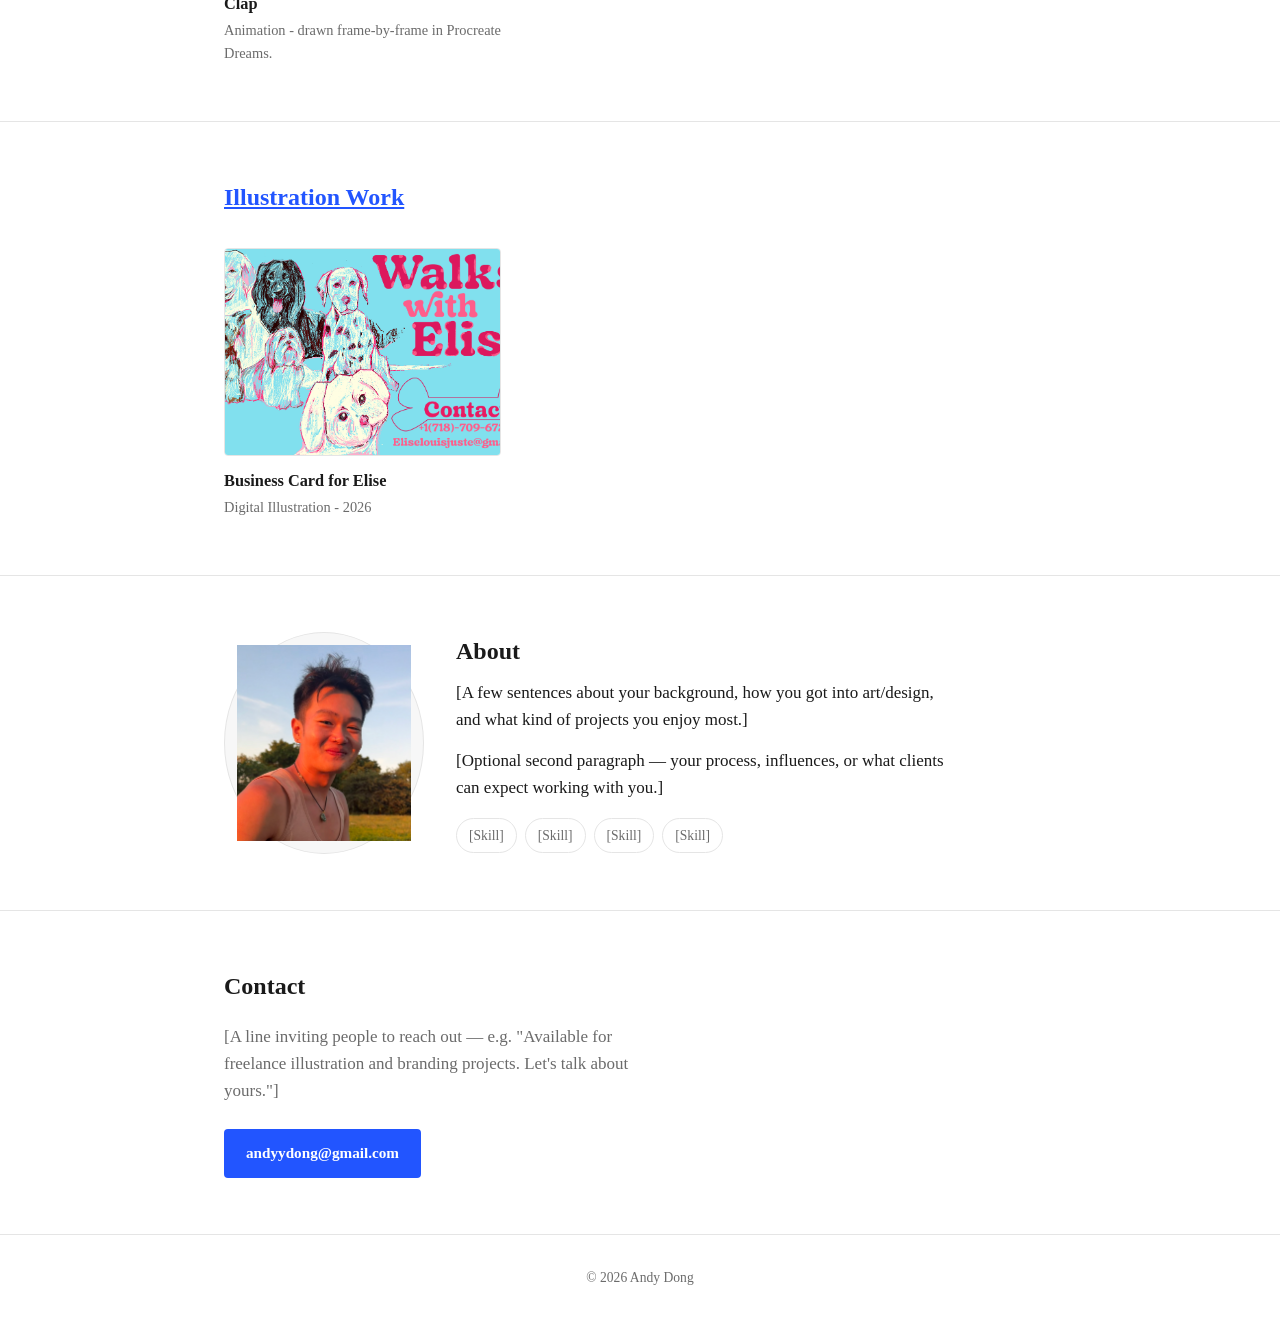
==== commit cbb40a21: "Add button for digital illustration in gallery" ====
--- a/index.html
+++ b/index.html
@@ -361,12 +361,13 @@
     <p class="section-intro"></p>
     <div class="gallery" data-gallery>
       <!-- Add items here, e.g.:
+      
+      -->
       <button class="g-item" data-type="image" data-src="images/dogs1.png" data-title="Title" data-desc="Medium - Year">
         <div class="g-thumb"><img src="images/dogs1.png" alt="Title" loading="lazy"></div>
         <h3>Business Card for Elise</h3>
         <p>Digital Illustration - 2026</p>
       </button>
-      -->
     </div>
   </div>
 </section>
